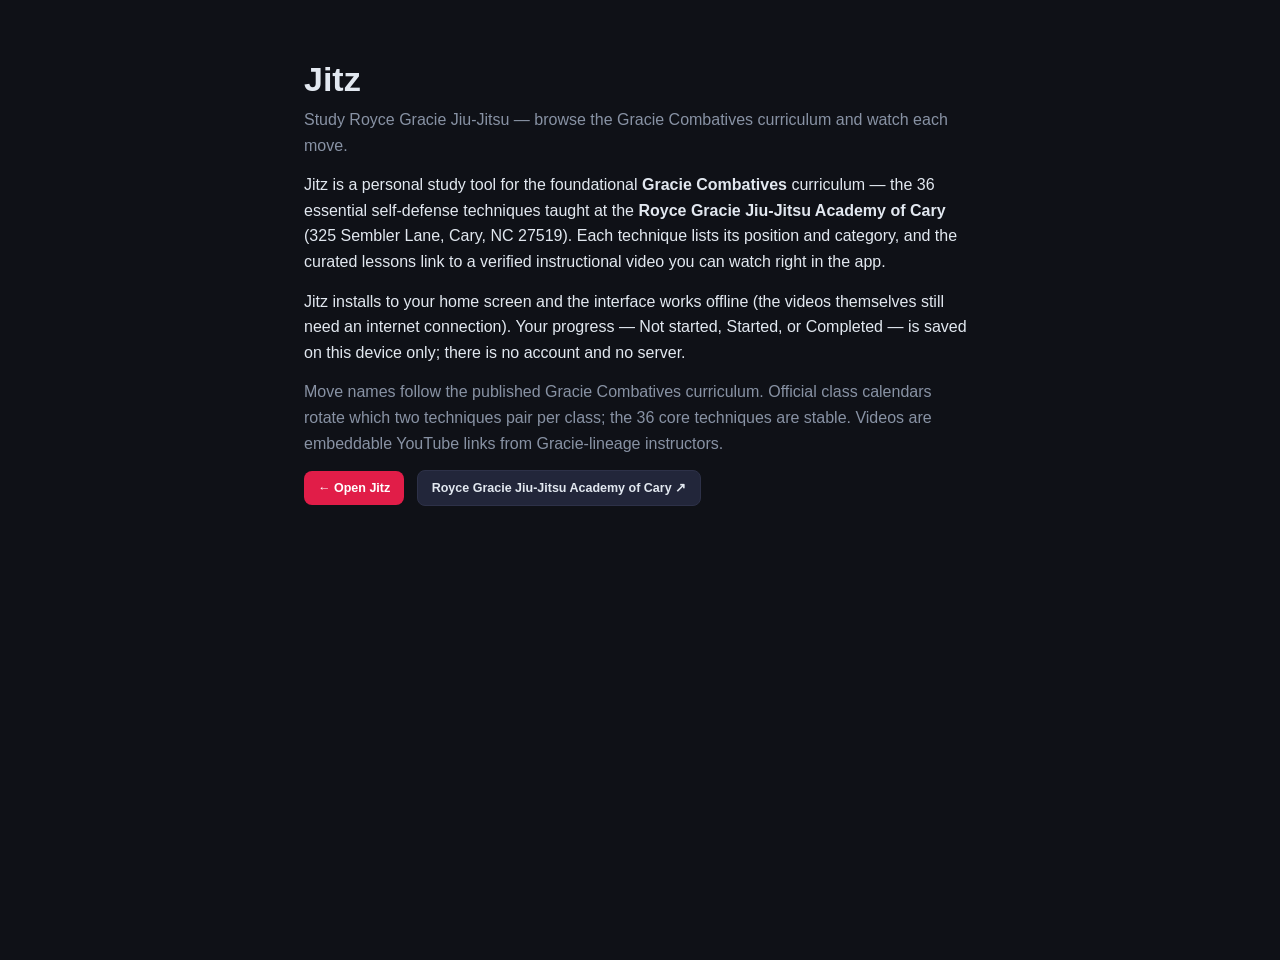
==== about.html @ 2dc1fd07 "Convert Jitz to a static installable PWA Render the move grid client-side from moves.json (no Flask " ====
<!DOCTYPE html>
<html lang="en">
<head>
  <meta charset="UTF-8">
  <meta name="viewport" content="width=device-width, initial-scale=1.0, viewport-fit=cover">
  <title>About · Jitz</title>
  <link rel="manifest" href="manifest.webmanifest">
  <meta name="theme-color" content="#0f1117">
  <link rel="icon" href="icons/favicon-32.png" sizes="32x32">
  <link rel="apple-touch-icon" href="icons/apple-touch-icon.png">
  <link rel="stylesheet" href="static/css/style.css">
</head>
<body>
  <main class="about-wrap">
    <h1 class="about-title">Jitz</h1>
    <p class="about-tagline">Study Royce Gracie Jiu-Jitsu — browse the Gracie Combatives curriculum and watch each move.</p>
    <p>Jitz is a personal study tool for the foundational <b>Gracie Combatives</b> curriculum — the 36 essential
       self-defense techniques taught at the <b>Royce Gracie Jiu-Jitsu Academy of Cary</b> (325 Sembler Lane,
       Cary, NC 27519). Each technique lists its position and category, and the curated lessons link to a
       verified instructional video you can watch right in the app.</p>
    <p>Jitz installs to your home screen and the interface works offline (the videos themselves still need an
       internet connection). Your progress — Not started, Started, or Completed — is saved on this device only;
       there is no account and no server.</p>
    <p class="muted">Move names follow the published Gracie Combatives curriculum. Official class calendars rotate
       which two techniques pair per class; the 36 core techniques are stable. Videos are embeddable YouTube links
       from Gracie-lineage instructors.</p>
    <p><a class="btn btn-watch" href="index.html">← Open Jitz</a>
       <a class="btn btn-search" href="https://roycegraciecary.com" target="_blank">Royce Gracie Jiu-Jitsu Academy of Cary ↗</a></p>
  </main>
</body>
</html>
---- static/css/style.css ----
:root {
  --bg: #0f1117;
  --surface: #1a1d27;
  --surface2: #22263a;
  --border: #2d3148;
  --text: #e2e8f0;
  --text-muted: #8892a4;
  --accent: #e11d48;        /* Gracie red */
  --accent2: #f59e0b;
  --radius: 14px;
  --font: -apple-system, BlinkMacSystemFont, "SF Pro Display", "Segoe UI", sans-serif;
}
* { box-sizing: border-box; margin: 0; padding: 0; }
body { font-family: var(--font); background: var(--bg); color: var(--text); min-height: 100vh; }

header { background: var(--surface); border-bottom: 1px solid var(--border); padding: 0 28px; height: 70px; position: sticky; top: 0; z-index: 100; }
.header-inner { max-width: 1150px; margin: 0 auto; height: 100%; display: flex; align-items: center; justify-content: space-between; gap: 16px; }
.logo { display: flex; align-items: center; gap: 12px; }
.logo-icon { font-size: 30px; }
.logo-text { font-size: 22px; font-weight: 800; letter-spacing: -0.5px; }
.logo-sub { font-size: 11.5px; color: var(--text-muted); letter-spacing: 0.3px; }
.header-meta { display: flex; align-items: center; gap: 14px; }
.stat { font-size: 13px; color: var(--text-muted); background: var(--surface2); border: 1px solid var(--border); padding: 5px 13px; border-radius: 20px; }
.dojo-link { font-size: 12.5px; color: var(--accent); text-decoration: none; font-weight: 600; }
.dojo-link:hover { text-decoration: underline; }

main { max-width: 1150px; margin: 0 auto; padding: 28px 24px 80px; }
.intro p { font-size: 14px; line-height: 1.55; max-width: 760px; }
.intro .muted, .muted { color: var(--text-muted); }
.intro .muted { margin-top: 6px; font-size: 13px; }

.controls { margin: 22px 0 18px; display: flex; flex-direction: column; gap: 12px; }
.search { font-family: var(--font); font-size: 14px; color: var(--text); background: var(--surface2); border: 1px solid var(--border); padding: 9px 16px; border-radius: 22px; width: 100%; max-width: 320px; }
.search::placeholder { color: var(--text-muted); }
.search:focus { outline: none; border-color: var(--accent); }
.filters { display: flex; flex-wrap: wrap; gap: 8px; }
.chip { font-family: var(--font); font-size: 12.5px; font-weight: 600; color: var(--text-muted); background: var(--surface2); border: 1px solid var(--border); padding: 6px 13px; border-radius: 20px; cursor: pointer; transition: all 0.15s; }
.chip:hover { color: var(--text); }
.chip.active { background: var(--accent); border-color: var(--accent); color: #fff; }
.chip-toggle.active { background: var(--accent2); border-color: var(--accent2); color: #1a1d27; }

.move-grid { display: grid; grid-template-columns: repeat(auto-fill, minmax(260px, 1fr)); gap: 16px; }
.move-card { background: var(--surface); border: 1px solid var(--border); border-radius: var(--radius); padding: 16px 16px 14px; display: flex; flex-direction: column; gap: 8px; transition: border-color 0.15s, transform 0.12s; }
.move-card:hover { border-color: var(--accent); transform: translateY(-2px); }
.move-card.no-video { opacity: 0.82; }
.move-card.status-started { border-color: var(--accent2); }
.move-card.status-done { border-color: #4ade80; }

.move-top { display: flex; align-items: center; gap: 8px; }
.move-order { font-size: 11px; font-weight: 700; color: var(--text-muted); background: var(--surface2); border: 1px solid var(--border); width: 22px; height: 22px; border-radius: 50%; display: flex; align-items: center; justify-content: center; flex-shrink: 0; }
.cat-badge { font-size: 10.5px; font-weight: 700; text-transform: uppercase; letter-spacing: 0.4px; padding: 2px 8px; border-radius: 12px; color: #fff; }
.cat-escape { background: #3b82f6; } .cat-submission { background: #e11d48; } .cat-control { background: #8b5cf6; }
.cat-takedown { background: #f59e0b; color:#1a1d27; } .cat-sweep { background: #14b8a6; } .cat-defense { background: #64748b; }
.cat-clinch { background: #ec4899; } .cat-transition { background: #6366f1; } .cat-pass { background: #0ea5e9; }
.status-dot { margin-left: auto; width: 10px; height: 10px; border-radius: 50%; background: var(--border); flex-shrink: 0; transition: background 0.15s; }
.move-card.status-started .status-dot { background: var(--accent2); }
.move-card.status-done .status-dot { background: #4ade80; }

.move-name { font-size: 16px; font-weight: 700; line-height: 1.25; }
.move-pos { font-size: 12px; color: var(--text-muted); }
.move-actions { display: flex; gap: 8px; margin-top: 6px; flex-wrap: wrap; }

.btn { font-family: var(--font); font-size: 12.5px; font-weight: 600; padding: 7px 14px; border-radius: 8px; border: none; cursor: pointer; text-decoration: none; display: inline-block; transition: opacity 0.15s, transform 0.1s; }
.btn:hover { opacity: 0.88; transform: translateY(-1px); }
.btn-watch { background: var(--accent); color: #fff; }
.btn-search { background: var(--surface2); border: 1px solid var(--border); color: var(--text); }
.btn-status { background: transparent; border: 1px solid var(--border); color: var(--text-muted); min-width: 104px; }
.btn-status:hover { color: var(--text); border-color: var(--accent2); }
.move-card.status-done .btn-status { color: #4ade80; border-color: #4ade80; }
.move-card.status-started .btn-status { color: var(--accent2); border-color: var(--accent2); }
.btn-started { background: var(--accent2); color: #1a1d27; }
.btn-done { background: #4ade80; color: #14241a; }

.no-results { color: var(--text-muted); padding: 30px 0; }
.foot-note { margin-top: 40px; font-size: 12.5px; }
.foot-note a { color: var(--accent); text-decoration: none; }
.hidden { display: none !important; }

/* Player modal */
.player { position: fixed; inset: 0; z-index: 500; background: rgba(8,9,13,0.85); display: flex; align-items: center; justify-content: center; padding: 24px; backdrop-filter: blur(3px); }
.player-box { background: var(--surface); border: 1px solid var(--border); border-radius: var(--radius); width: 100%; max-width: 880px; overflow: hidden; box-shadow: 0 24px 70px rgba(0,0,0,0.6); }
.player-head { display: flex; align-items: flex-start; justify-content: space-between; padding: 16px 18px; gap: 12px; }
.player-title { font-size: 16px; font-weight: 700; }
.player-sub { font-size: 12.5px; color: var(--text-muted); margin-top: 3px; }
.player-close { background: var(--surface2); border: 1px solid var(--border); color: var(--text); width: 32px; height: 32px; border-radius: 8px; cursor: pointer; font-size: 14px; flex-shrink: 0; }
.player-close:hover { border-color: var(--accent); }
.player-frame { position: relative; width: 100%; aspect-ratio: 16 / 9; background: #000; }
.player-frame iframe { position: absolute; inset: 0; width: 100%; height: 100%; }
.player-foot { display: flex; gap: 10px; padding: 14px 18px; }

/* About page */
.about-wrap { max-width: 720px; margin: 60px auto; padding: 0 24px; }
.about-title { font-size: 34px; font-weight: 800; }
.about-tagline { font-size: 16px; color: var(--text-muted); margin: 8px 0 20px; }
.about-wrap p { line-height: 1.6; margin-bottom: 14px; }
.about-wrap .btn { margin-right: 8px; }
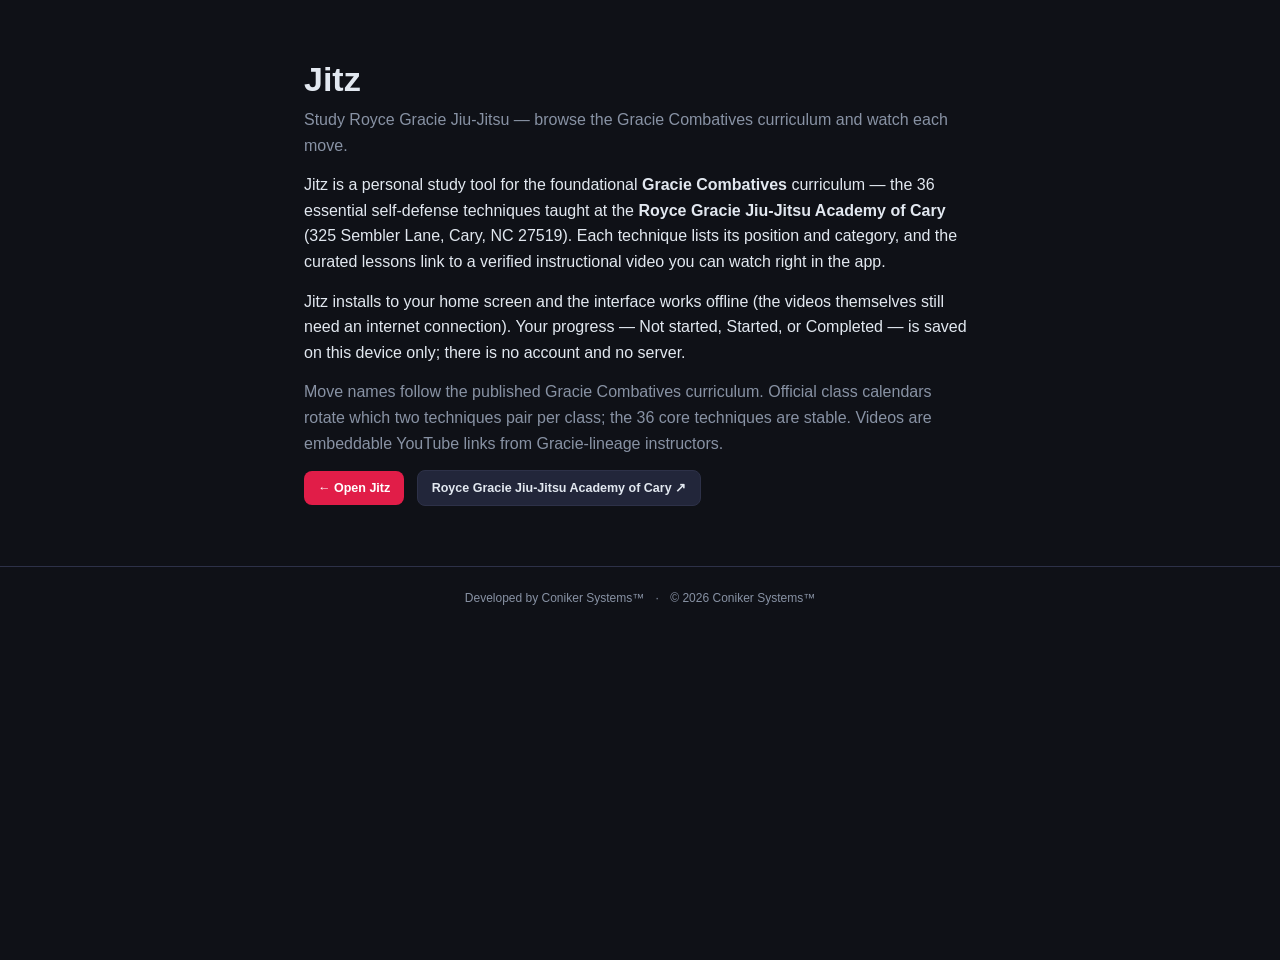
==== commit 60fc12c8: "Hide YouTube-outbound links on iPhone/iPad; add Coniker Systems footer On iOS/iPadOS, hide the playe" ====
--- a/about.html
+++ b/about.html
@@ -27,5 +27,11 @@
     <p><a class="btn btn-watch" href="index.html">← Open Jitz</a>
        <a class="btn btn-search" href="https://roycegraciecary.com" target="_blank">Royce Gracie Jiu-Jitsu Academy of Cary ↗</a></p>
   </main>
+
+  <footer class="site-footer">
+    <span>Developed by <a href="https://conikersystems.com" target="_blank">Coniker Systems™</a></span>
+    <span class="footer-sep">·</span>
+    <span>© 2026 Coniker Systems™</span>
+  </footer>
 </body>
 </html>
--- a/static/css/style.css
+++ b/static/css/style.css
@@ -13,7 +13,8 @@
 * { box-sizing: border-box; margin: 0; padding: 0; }
 body { font-family: var(--font); background: var(--bg); color: var(--text); min-height: 100vh; }
 
-header { background: var(--surface); border-bottom: 1px solid var(--border); padding: 0 28px; height: 70px; position: sticky; top: 0; z-index: 100; }
+/* Header sits below the notch / Dynamic Island when installed (safe-area inset). */
+header { background: var(--surface); border-bottom: 1px solid var(--border); padding: env(safe-area-inset-top) 28px 0; height: calc(70px + env(safe-area-inset-top)); position: sticky; top: 0; z-index: 100; }
 .header-inner { max-width: 1150px; margin: 0 auto; height: 100%; display: flex; align-items: center; justify-content: space-between; gap: 16px; }
 .logo { display: flex; align-items: center; gap: 12px; }
 .logo-icon { font-size: 30px; }
@@ -71,6 +72,27 @@
 .btn-started { background: var(--accent2); color: #1a1d27; }
 .btn-done { background: #4ade80; color: #14241a; }
 
+/* Star ratings */
+.stars { display: inline-flex; gap: 1px; margin-top: 10px; }
+.star { background: none; border: none; padding: 2px; cursor: pointer; font-size: 17px; line-height: 1; color: #3b4060; transition: color 0.12s, transform 0.1s; }
+.star:hover { transform: scale(1.18); }
+.star.on { color: var(--accent2); }
+.stars-lg .star { font-size: 24px; }
+
+/* "Sources you rate highest" insight panel */
+.sources-panel { background: var(--surface); border: 1px solid var(--border); border-radius: var(--radius); padding: 14px 16px; margin: 14px 0 4px; }
+.sources-title { font-size: 13px; font-weight: 700; color: var(--accent2); margin-bottom: 11px; letter-spacing: 0.2px; }
+.sources-list { display: flex; flex-direction: column; gap: 8px; }
+.source-row { display: flex; align-items: center; gap: 10px; font-size: 13px; }
+.source-name { font-weight: 600; flex: 1; min-width: 0; overflow: hidden; text-overflow: ellipsis; white-space: nowrap; }
+.source-stars { color: var(--accent2); letter-spacing: 1px; flex-shrink: 0; }
+.source-meta { color: var(--text-muted); font-size: 12px; white-space: nowrap; flex-shrink: 0; }
+.sources-foot { margin-top: 11px; font-size: 11.5px; color: var(--text-muted); }
+
+/* Player rating row */
+.player-rate { display: flex; align-items: center; gap: 12px; padding: 12px 18px 0; }
+.player-rate-label { font-size: 13px; color: var(--text-muted); }
+
 .no-results { color: var(--text-muted); padding: 30px 0; }
 .foot-note { margin-top: 40px; font-size: 12.5px; }
 .foot-note a { color: var(--accent); text-decoration: none; }
@@ -94,3 +116,32 @@
 .about-tagline { font-size: 16px; color: var(--text-muted); margin: 8px 0 20px; }
 .about-wrap p { line-height: 1.6; margin-bottom: 14px; }
 .about-wrap .btn { margin-right: 8px; }
+
+/* On iPhone/iPad, hide links that open the full YouTube site (set via JS).
+   The embedded in-app player still works. */
+body.hide-yt .yt-out { display: none !important; }
+
+/* Footer — Developed by Coniker Systems */
+.site-footer { text-align: center; padding: 24px; font-size: 12px; color: var(--text-muted); border-top: 1px solid var(--border); margin-top: 20px; }
+.site-footer a { color: var(--text-muted); text-decoration: none; transition: color 0.2s; }
+.site-footer a:hover { color: var(--text); }
+.footer-sep { margin: 0 8px; }
+
+/* Honor the side/bottom safe areas (landscape notch, home indicator) */
+main { padding-left: max(24px, env(safe-area-inset-left)); padding-right: max(24px, env(safe-area-inset-right)); padding-bottom: max(80px, env(safe-area-inset-bottom)); }
+
+/* Phones: compact single-row header, roomier tap targets, wrap player buttons */
+@media (max-width: 640px) {
+  header { padding: env(safe-area-inset-top) 16px 0; height: calc(58px + env(safe-area-inset-top)); }
+  .logo-icon { font-size: 25px; }
+  .logo-text { font-size: 19px; }
+  .logo-sub { display: none; }            /* full subtitle lives on the About page */
+  .header-meta { gap: 8px; }
+  .stat { white-space: nowrap; font-size: 11.5px; padding: 4px 10px; }
+  .dojo-link { display: none; }           /* dojo link is on the About page */
+  main { padding-top: 20px; }
+  .move-grid { grid-template-columns: 1fr; }
+  .player { padding: 12px; }
+  .player-foot { flex-wrap: wrap; }
+  .player-foot .btn { flex: 1 1 auto; text-align: center; }
+}
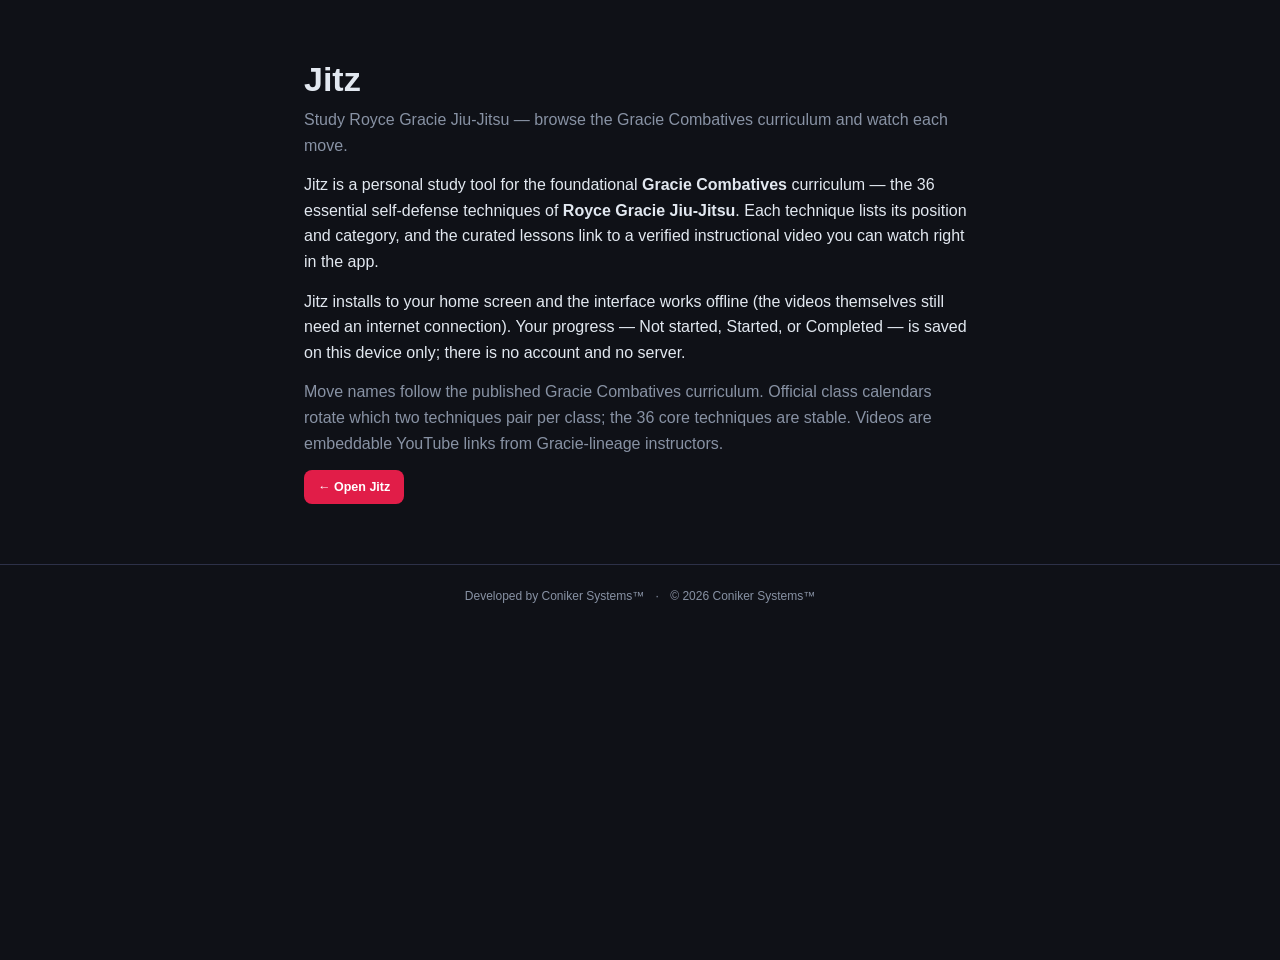
==== commit 04e1cafa: "Remove Royce Gracie Academy of Cary name, address, and dojo link Drop the specific dojo (Academy of " ====
--- a/about.html
+++ b/about.html
@@ -15,17 +15,15 @@
     <h1 class="about-title">Jitz</h1>
     <p class="about-tagline">Study Royce Gracie Jiu-Jitsu — browse the Gracie Combatives curriculum and watch each move.</p>
     <p>Jitz is a personal study tool for the foundational <b>Gracie Combatives</b> curriculum — the 36 essential
-       self-defense techniques taught at the <b>Royce Gracie Jiu-Jitsu Academy of Cary</b> (325 Sembler Lane,
-       Cary, NC 27519). Each technique lists its position and category, and the curated lessons link to a
-       verified instructional video you can watch right in the app.</p>
+       self-defense techniques of <b>Royce Gracie Jiu-Jitsu</b>. Each technique lists its position and category,
+       and the curated lessons link to a verified instructional video you can watch right in the app.</p>
     <p>Jitz installs to your home screen and the interface works offline (the videos themselves still need an
        internet connection). Your progress — Not started, Started, or Completed — is saved on this device only;
        there is no account and no server.</p>
     <p class="muted">Move names follow the published Gracie Combatives curriculum. Official class calendars rotate
        which two techniques pair per class; the 36 core techniques are stable. Videos are embeddable YouTube links
        from Gracie-lineage instructors.</p>
-    <p><a class="btn btn-watch" href="index.html">← Open Jitz</a>
-       <a class="btn btn-search" href="https://roycegraciecary.com" target="_blank">Royce Gracie Jiu-Jitsu Academy of Cary ↗</a></p>
+    <p><a class="btn btn-watch" href="index.html">← Open Jitz</a></p>
   </main>
 
   <footer class="site-footer">
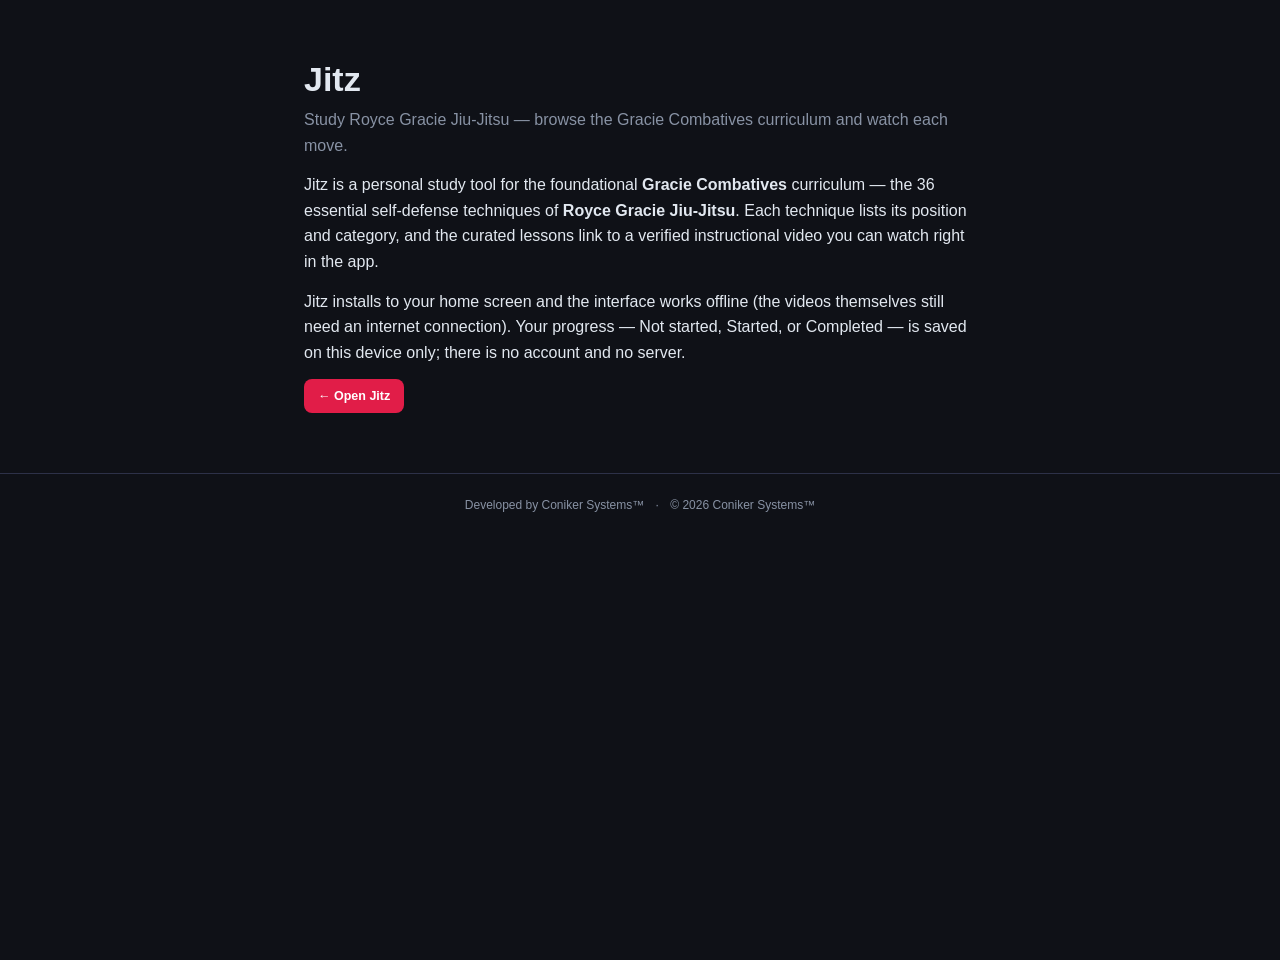
==== commit ade50431: "About: remove curriculum/calendar/videos note paragraph Bump SW cache to v8.  Co-Authored-By: Claude" ====
--- a/about.html
+++ b/about.html
@@ -20,9 +20,6 @@
     <p>Jitz installs to your home screen and the interface works offline (the videos themselves still need an
        internet connection). Your progress — Not started, Started, or Completed — is saved on this device only;
        there is no account and no server.</p>
-    <p class="muted">Move names follow the published Gracie Combatives curriculum. Official class calendars rotate
-       which two techniques pair per class; the 36 core techniques are stable. Videos are embeddable YouTube links
-       from Gracie-lineage instructors.</p>
     <p><a class="btn btn-watch" href="index.html">← Open Jitz</a></p>
   </main>
 
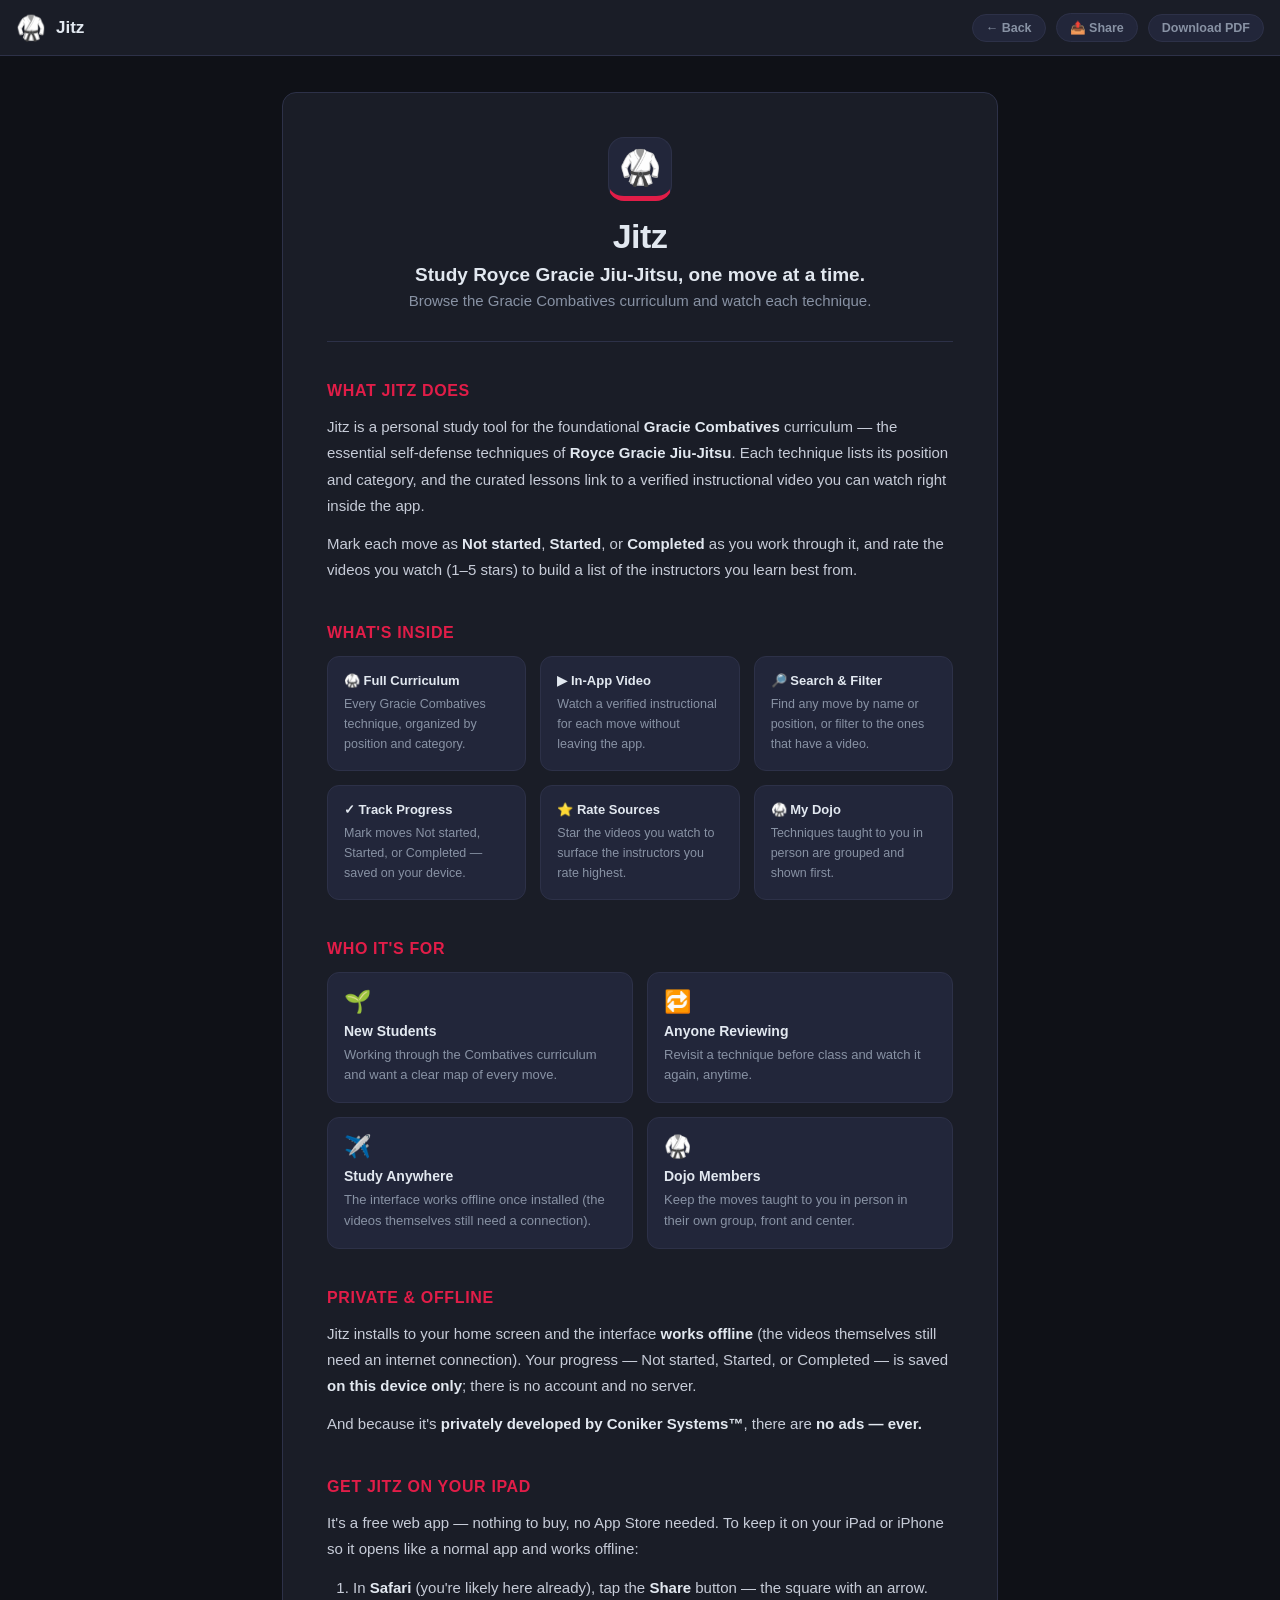
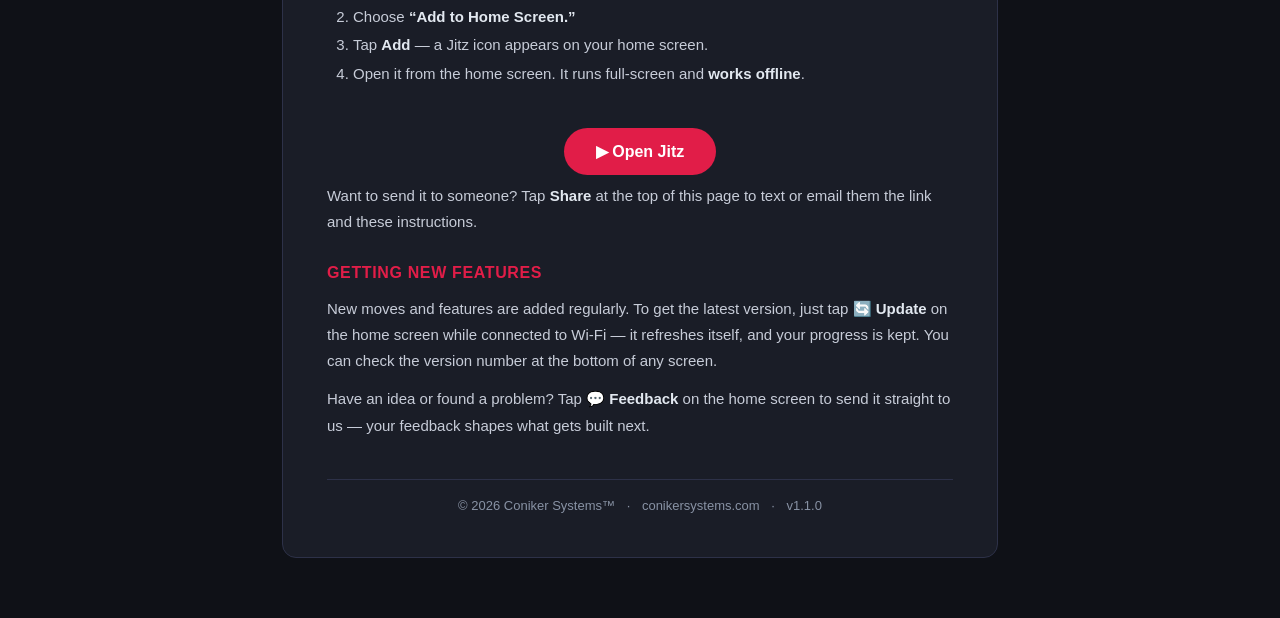
==== commit fc7c58c3: "Adopt Simpli Piano web-app standard: version.js, footer, Update button, About page + PDF - Single-so" ====
--- a/about.html
+++ b/about.html
@@ -1,32 +1,190 @@
 <!DOCTYPE html>
 <html lang="en">
 <head>
-  <meta charset="UTF-8">
-  <meta name="viewport" content="width=device-width, initial-scale=1.0, viewport-fit=cover">
+  <meta charset="UTF-8" />
+  <meta name="viewport" content="width=device-width, initial-scale=1.0, viewport-fit=cover" />
   <title>About · Jitz</title>
-  <link rel="manifest" href="manifest.webmanifest">
-  <meta name="theme-color" content="#0f1117">
-  <link rel="icon" href="icons/favicon-32.png" sizes="32x32">
-  <link rel="apple-touch-icon" href="icons/apple-touch-icon.png">
-  <link rel="stylesheet" href="static/css/style.css">
+  <link rel="manifest" href="manifest.webmanifest" />
+  <meta name="theme-color" content="#0f1117" />
+  <link rel="icon" href="icons/favicon-32.png" sizes="32x32" />
+  <link rel="apple-touch-icon" href="icons/apple-touch-icon.png" />
+  <link rel="stylesheet" href="static/css/style.css" />
+  <script src="static/js/version.js"></script>
 </head>
-<body>
-  <main class="about-wrap">
-    <h1 class="about-title">Jitz</h1>
-    <p class="about-tagline">Study Royce Gracie Jiu-Jitsu — browse the Gracie Combatives curriculum and watch each move.</p>
-    <p>Jitz is a personal study tool for the foundational <b>Gracie Combatives</b> curriculum — the 36 essential
-       self-defense techniques of <b>Royce Gracie Jiu-Jitsu</b>. Each technique lists its position and category,
-       and the curated lessons link to a verified instructional video you can watch right in the app.</p>
-    <p>Jitz installs to your home screen and the interface works offline (the videos themselves still need an
-       internet connection). Your progress — Not started, Started, or Completed — is saved on this device only;
-       there is no account and no server.</p>
-    <p><a class="btn btn-watch" href="index.html">← Open Jitz</a></p>
+<body class="about-page">
+  <header class="about-bar">
+    <div class="logo-wrap">
+      <span class="logo-emoji" aria-hidden="true">🥋</span>
+      <strong>Jitz</strong>
+    </div>
+    <div class="nav">
+      <a class="chip" href="index.html">← Back</a>
+      <button class="chip" id="share-btn">📤 Share</button>
+      <button class="chip" id="pdf-btn">Download PDF</button>
+    </div>
+  </header>
+
+  <main class="about-main">
+    <div class="about-card">
+
+      <div class="about-hero">
+        <div class="about-logo" aria-hidden="true">🥋</div>
+        <h1>Jitz</h1>
+        <p class="about-tagline">Study Royce Gracie Jiu-Jitsu, one move at a time.</p>
+        <p class="about-sub">Browse the Gracie Combatives curriculum and watch each technique.</p>
+      </div>
+
+      <section class="about-section">
+        <h2>What Jitz Does</h2>
+        <p>Jitz is a personal study tool for the foundational <b>Gracie Combatives</b> curriculum — the
+           essential self-defense techniques of <b>Royce Gracie Jiu-Jitsu</b>. Each technique lists its
+           position and category, and the curated lessons link to a verified instructional video you can
+           watch right inside the app.</p>
+        <p>Mark each move as <b>Not started</b>, <b>Started</b>, or <b>Completed</b> as you work through it,
+           and rate the videos you watch (1–5 stars) to build a list of the instructors you learn best from.</p>
+      </section>
+
+      <section class="about-section">
+        <h2>What's Inside</h2>
+        <div class="why-grid">
+          <div class="why-item">
+            <div class="why-title">🥋 Full Curriculum</div>
+            <div class="why-desc">Every Gracie Combatives technique, organized by position and category.</div>
+          </div>
+          <div class="why-item">
+            <div class="why-title">▶ In-App Video</div>
+            <div class="why-desc">Watch a verified instructional for each move without leaving the app.</div>
+          </div>
+          <div class="why-item">
+            <div class="why-title">🔎 Search &amp; Filter</div>
+            <div class="why-desc">Find any move by name or position, or filter to the ones that have a video.</div>
+          </div>
+          <div class="why-item">
+            <div class="why-title">✓ Track Progress</div>
+            <div class="why-desc">Mark moves Not started, Started, or Completed — saved on your device.</div>
+          </div>
+          <div class="why-item">
+            <div class="why-title">⭐ Rate Sources</div>
+            <div class="why-desc">Star the videos you watch to surface the instructors you rate highest.</div>
+          </div>
+          <div class="why-item">
+            <div class="why-title">🥋 My Dojo</div>
+            <div class="why-desc">Techniques taught to you in person are grouped and shown first.</div>
+          </div>
+        </div>
+      </section>
+
+      <section class="about-section">
+        <h2>Who It's For</h2>
+        <div class="audience-grid">
+          <div class="audience-item">
+            <div class="audience-icon">🌱</div>
+            <div class="audience-label">New Students</div>
+            <div class="audience-desc">Working through the Combatives curriculum and want a clear map of every move.</div>
+          </div>
+          <div class="audience-item">
+            <div class="audience-icon">🔁</div>
+            <div class="audience-label">Anyone Reviewing</div>
+            <div class="audience-desc">Revisit a technique before class and watch it again, anytime.</div>
+          </div>
+          <div class="audience-item">
+            <div class="audience-icon">✈️</div>
+            <div class="audience-label">Study Anywhere</div>
+            <div class="audience-desc">The interface works offline once installed (the videos themselves still need a connection).</div>
+          </div>
+          <div class="audience-item">
+            <div class="audience-icon">🥋</div>
+            <div class="audience-label">Dojo Members</div>
+            <div class="audience-desc">Keep the moves taught to you in person in their own group, front and center.</div>
+          </div>
+        </div>
+      </section>
+
+      <section class="about-section">
+        <h2>Private &amp; Offline</h2>
+        <p>Jitz installs to your home screen and the interface <b>works offline</b> (the videos themselves
+           still need an internet connection). Your progress — Not started, Started, or Completed — is saved
+           <b>on this device only</b>; there is no account and no server.</p>
+        <p>And because it's <b>privately developed by Coniker Systems™</b>, there are <b>no ads — ever.</b></p>
+      </section>
+
+      <section class="about-section" id="get-it">
+        <h2>Get Jitz on Your iPad</h2>
+        <p>It's a free web app — nothing to buy, no App Store needed. To keep it on your iPad or iPhone so it
+           opens like a normal app and works offline:</p>
+        <ol class="get-steps">
+          <li>In <b>Safari</b> (you're likely here already), tap the <b>Share</b> button — the square with an arrow.</li>
+          <li>Choose <b>“Add to Home Screen.”</b></li>
+          <li>Tap <b>Add</b> — a Jitz icon appears on your home screen.</li>
+          <li>Open it from the home screen. It runs full-screen and <b>works offline</b>.</li>
+        </ol>
+        <div class="about-cta">
+          <a class="process-btn" href="index.html">▶ Open Jitz</a>
+        </div>
+        <p class="get-tip">Want to send it to someone? Tap <b>Share</b> at the top of this page to text or
+           email them the link and these instructions.</p>
+
+        <h2 style="margin-top:28px">Getting New Features</h2>
+        <p>New moves and features are added regularly. To get the latest version, just tap <b>🔄 Update</b>
+           on the home screen while connected to Wi-Fi — it refreshes itself, and your progress is kept.
+           You can check the version number at the bottom of any screen.</p>
+        <p>Have an idea or found a problem? Tap <b>💬 Feedback</b> on the home screen to send it straight to
+           us — your feedback shapes what gets built next.</p>
+      </section>
+
+      <div class="about-brand">
+        <div class="brand-divider"></div>
+        <div class="brand-line">
+          © <span id="cr-years">2026</span> <a href="https://conikersystems.com" target="_blank" rel="noopener" class="brand-link">Coniker Systems™</a>
+          <span class="brand-sep">·</span>
+          <a href="https://conikersystems.com" target="_blank" rel="noopener" class="brand-link">conikersystems.com</a>
+          <span class="brand-sep">·</span>
+          v<span id="app-ver"></span>
+        </div>
+      </div>
+
+    </div>
   </main>
 
-  <footer class="site-footer">
-    <span>Developed by <a href="https://conikersystems.com" target="_blank">Coniker Systems™</a></span>
-    <span class="footer-sep">·</span>
-    <span>© 2026 Coniker Systems™</span>
-  </footer>
+  <script>
+    document.getElementById("app-ver").textContent = window.APP_VERSION || "1.0";
+    document.getElementById("cr-years").textContent = new Date().getFullYear();
+
+    // This About page's own URL — sharing it lets someone read about Jitz and
+    // see how to install it. Same site, just the /about.html path.
+    var ABOUT_URL = location.origin + location.pathname;
+    var DIR = location.pathname.substring(0, location.pathname.lastIndexOf("/") + 1);
+    var PDF_URL = location.origin + DIR + "jitz-about.pdf";
+    var SHARE_TEXT = "Jitz — study Royce Gracie Jiu-Jitsu on your iPad, free. "
+      + "Here's all about it and how to get it:\n" + ABOUT_URL;
+
+    document.getElementById("share-btn").onclick = async function () {
+      if (navigator.share) {
+        try { await navigator.share({ title: "About Jitz", text: SHARE_TEXT, url: ABOUT_URL }); return; } catch (e) { return; }
+      }
+      try { await navigator.clipboard.writeText(SHARE_TEXT); alert("Link copied — paste it into a text or email."); }
+      catch (e) { window.location.href = "sms:?&body=" + encodeURIComponent(SHARE_TEXT); }
+    };
+
+    // Download PDF — NEVER navigate the window (in a Home-Screen app that traps
+    // the user with no way back). Use the iOS share sheet (an overlay) so they
+    // can Save to Files / share and return straight to the app.
+    var standalone = (window.matchMedia && matchMedia("(display-mode: standalone)").matches) || window.navigator.standalone === true;
+    document.getElementById("pdf-btn").onclick = async function () {
+      try {
+        const res = await fetch("jitz-about.pdf", { cache: "force-cache" });
+        const blob = await res.blob();
+        const file = new File([blob], "Jitz.pdf", { type: "application/pdf" });
+        if (navigator.canShare && navigator.canShare({ files: [file] })) {
+          await navigator.share({ files: [file], title: "Jitz" });
+          return;
+        }
+      } catch (e) { /* fall through */ }
+      if (navigator.share) { try { await navigator.share({ title: "Jitz PDF", url: PDF_URL }); return; } catch (e) { return; } }
+      if (!standalone) { window.open("jitz-about.pdf", "_blank"); return; }
+      try { await navigator.clipboard.writeText(PDF_URL); alert("PDF link copied — open it in Safari."); }
+      catch (e) { window.prompt("Open this PDF link in Safari:", PDF_URL); }
+    };
+  </script>
 </body>
 </html>
--- a/static/css/style.css
+++ b/static/css/style.css
@@ -40,6 +40,13 @@
 .chip.active { background: var(--accent); border-color: var(--accent); color: #fff; }
 .chip-toggle.active { background: var(--accent2); border-color: var(--accent2); color: #1a1d27; }
 
+/* Sections (My Dojo group, then Gracie Combatives) */
+.move-section { margin-bottom: 30px; }
+.move-section + .move-section { margin-top: 6px; }
+.section-title { font-size: 15px; font-weight: 800; letter-spacing: 0.2px; margin: 4px 0 14px; padding-bottom: 8px; border-bottom: 1px solid var(--border); display: flex; align-items: baseline; gap: 8px; flex-wrap: wrap; }
+.section-sub { font-size: 12.5px; font-weight: 500; color: var(--text-muted); }
+.move-section[data-section="dojo"] .section-title { color: var(--accent2); border-bottom-color: rgba(245,158,11,0.35); }
+
 .move-grid { display: grid; grid-template-columns: repeat(auto-fill, minmax(260px, 1fr)); gap: 16px; }
 .move-card { background: var(--surface); border: 1px solid var(--border); border-radius: var(--radius); padding: 16px 16px 14px; display: flex; flex-direction: column; gap: 8px; transition: border-color 0.15s, transform 0.12s; }
 .move-card:hover { border-color: var(--accent); transform: translateY(-2px); }
@@ -53,6 +60,9 @@
 .cat-escape { background: #3b82f6; } .cat-submission { background: #e11d48; } .cat-control { background: #8b5cf6; }
 .cat-takedown { background: #f59e0b; color:#1a1d27; } .cat-sweep { background: #14b8a6; } .cat-defense { background: #64748b; }
 .cat-clinch { background: #ec4899; } .cat-transition { background: #6366f1; } .cat-pass { background: #0ea5e9; }
+.cat-drill { background: #2dd4bf; color:#0c2420; } .cat-strike { background: #fb923c; color:#1a1d27; }
+.dojo-flag { font-size: 10px; font-weight: 800; text-transform: uppercase; letter-spacing: 0.5px; padding: 2px 8px; border-radius: 12px; color: #1a1d27; background: var(--accent2); }
+.move-card.is-dojo { border-left: 3px solid var(--accent2); }
 .status-dot { margin-left: auto; width: 10px; height: 10px; border-radius: 50%; background: var(--border); flex-shrink: 0; transition: background 0.15s; }
 .move-card.status-started .status-dot { background: var(--accent2); }
 .move-card.status-done .status-dot { background: #4ade80; }
@@ -110,22 +120,76 @@
 .player-frame iframe { position: absolute; inset: 0; width: 100%; height: 100%; }
 .player-foot { display: flex; gap: 10px; padding: 14px 18px; }
 
-/* About page */
-.about-wrap { max-width: 720px; margin: 60px auto; padding: 0 24px; }
-.about-title { font-size: 34px; font-weight: 800; }
-.about-tagline { font-size: 16px; color: var(--text-muted); margin: 8px 0 20px; }
-.about-wrap p { line-height: 1.6; margin-bottom: 14px; }
-.about-wrap .btn { margin-right: 8px; }
+/* Home footer button row (About / Share / Feedback / Update) */
+.home-footer { display: flex; gap: 12px; justify-content: center; margin-top: 36px; flex-wrap: wrap; }
+.foot-btn { font-family: var(--font); border: 1px solid var(--border); background: var(--surface); color: var(--text); border-radius: 999px; padding: 10px 20px; font-size: 14px; cursor: pointer; }
+.foot-btn:hover { border-color: var(--accent); }
+.foot-btn:active { background: var(--surface2); }
+
+/* ---- About page (Coniker Systems standard) ---- */
+header.about-bar { height: 56px; display: flex; align-items: center; justify-content: space-between;
+  padding: env(safe-area-inset-top) 16px 0; background: var(--surface); border-bottom: 1px solid var(--border);
+  position: sticky; top: 0; z-index: 100; }
+header.about-bar .logo-wrap { display: flex; align-items: center; gap: 10px; font-size: 17px; }
+header.about-bar .logo-wrap .logo-emoji { font-size: 24px; }
+header.about-bar .nav { display: flex; align-items: center; gap: 10px; }
+header.about-bar .chip { text-decoration: none; }
+a.chip { display: inline-flex; align-items: center; }
+.about-main { max-width: 760px; margin: 0 auto; padding: 36px 22px 60px; }
+.about-card { background: var(--surface); border: 1px solid var(--border); border-radius: var(--radius); padding: clamp(22px, 5vw, 44px); }
+.about-hero { text-align: center; margin-bottom: 40px; padding-bottom: 32px; border-bottom: 1px solid var(--border); }
+.about-hero .about-logo { width: 64px; height: 64px; border-radius: 16px; margin: 0 auto 16px; display: grid; place-items: center;
+  font-size: 34px; background: var(--surface2); border: 1px solid var(--border); border-bottom: 5px solid var(--accent); }
+.about-hero h1 { font-size: 34px; font-weight: 800; letter-spacing: -0.5px; margin: 0 0 8px; }
+.about-tagline { font-size: 19px; font-weight: 600; color: var(--text); margin: 0 0 6px; }
+.about-sub { font-size: 15px; color: var(--text-muted); margin: 0; }
+.about-section { margin-bottom: 40px; }
+.about-section h2 { font-size: 16px; font-weight: 700; margin: 0 0 14px; color: var(--accent); text-transform: uppercase; letter-spacing: 0.04em; }
+.about-section p { font-size: 15px; line-height: 1.75; color: #c7ccd8; margin: 0 0 12px; }
+.about-section b { color: var(--text); }
+.audience-grid { display: grid; grid-template-columns: 1fr 1fr; gap: 14px; }
+@media (max-width: 560px) { .audience-grid { grid-template-columns: 1fr; } }
+.audience-item { background: var(--surface2); border: 1px solid var(--border); border-radius: 12px; padding: 16px; }
+.audience-icon { font-size: 22px; margin-bottom: 8px; }
+.audience-label { font-size: 14px; font-weight: 700; color: var(--text); margin-bottom: 6px; }
+.audience-desc { font-size: 13px; color: var(--text-muted); line-height: 1.6; }
+.why-grid { display: grid; grid-template-columns: 1fr 1fr 1fr; gap: 14px; }
+@media (max-width: 600px) { .why-grid { grid-template-columns: 1fr; } }
+.why-item { background: var(--surface2); border: 1px solid var(--border); border-radius: 12px; padding: 16px; }
+.why-title { font-size: 13px; font-weight: 700; color: var(--text); margin-bottom: 6px; }
+.why-desc { font-size: 12.5px; color: var(--text-muted); line-height: 1.6; }
+.get-steps { margin: 8px 0 8px 4px; padding-left: 22px; color: #c7ccd8; line-height: 1.9; font-size: 15px; }
+.get-steps b { color: var(--text); }
+.get-tip { font-size: 13.5px; color: var(--text-muted); }
+.about-cta { text-align: center; margin: 40px 0 8px; }
+.process-btn { display: inline-block; text-decoration: none; padding: 14px 32px; background: var(--accent); color: #fff;
+  border: none; border-radius: 999px; font-size: 16px; font-weight: 650; cursor: pointer; }
+.about-brand { margin-top: 30px; }
+.brand-divider { height: 1px; background: var(--border); margin-bottom: 18px; }
+.brand-line { font-size: 13px; color: var(--text-muted); text-align: center; }
+.brand-link { color: var(--text-muted); text-decoration: none; }
+.brand-link:hover { color: var(--accent); }
+.brand-sep { margin: 0 8px; }
 
 /* On iPhone/iPad, hide links that open the full YouTube site (set via JS).
    The embedded in-app player still works. */
 body.hide-yt .yt-out { display: none !important; }
 
-/* Footer — Developed by Coniker Systems */
+/* Footer — © <year> Coniker Systems™ · v<version> */
 .site-footer { text-align: center; padding: 24px; font-size: 12px; color: var(--text-muted); border-top: 1px solid var(--border); margin-top: 20px; }
 .site-footer a { color: var(--text-muted); text-decoration: none; transition: color 0.2s; }
 .site-footer a:hover { color: var(--text); }
 .footer-sep { margin: 0 8px; }
+
+@media print {
+  header.about-bar, .about-cta, .home-footer { display: none !important; }
+  body { background: #fff !important; color: #111 !important; -webkit-print-color-adjust: exact; print-color-adjust: exact; }
+  .about-section, .why-item, .audience-item { page-break-inside: avoid; }
+  .about-card { border: none !important; padding: 0 !important; background: #fff !important; }
+  .about-hero h1, .about-tagline, .about-section h2, .about-section p, .about-section b,
+  .audience-label, .audience-desc, .why-title, .why-desc, .brand-line, .get-steps { color: #111 !important; }
+  .audience-item, .why-item { background: #f5f5f5 !important; border-color: #ccc !important; }
+}
 
 /* Honor the side/bottom safe areas (landscape notch, home indicator) */
 main { padding-left: max(24px, env(safe-area-inset-left)); padding-right: max(24px, env(safe-area-inset-right)); padding-bottom: max(80px, env(safe-area-inset-bottom)); }
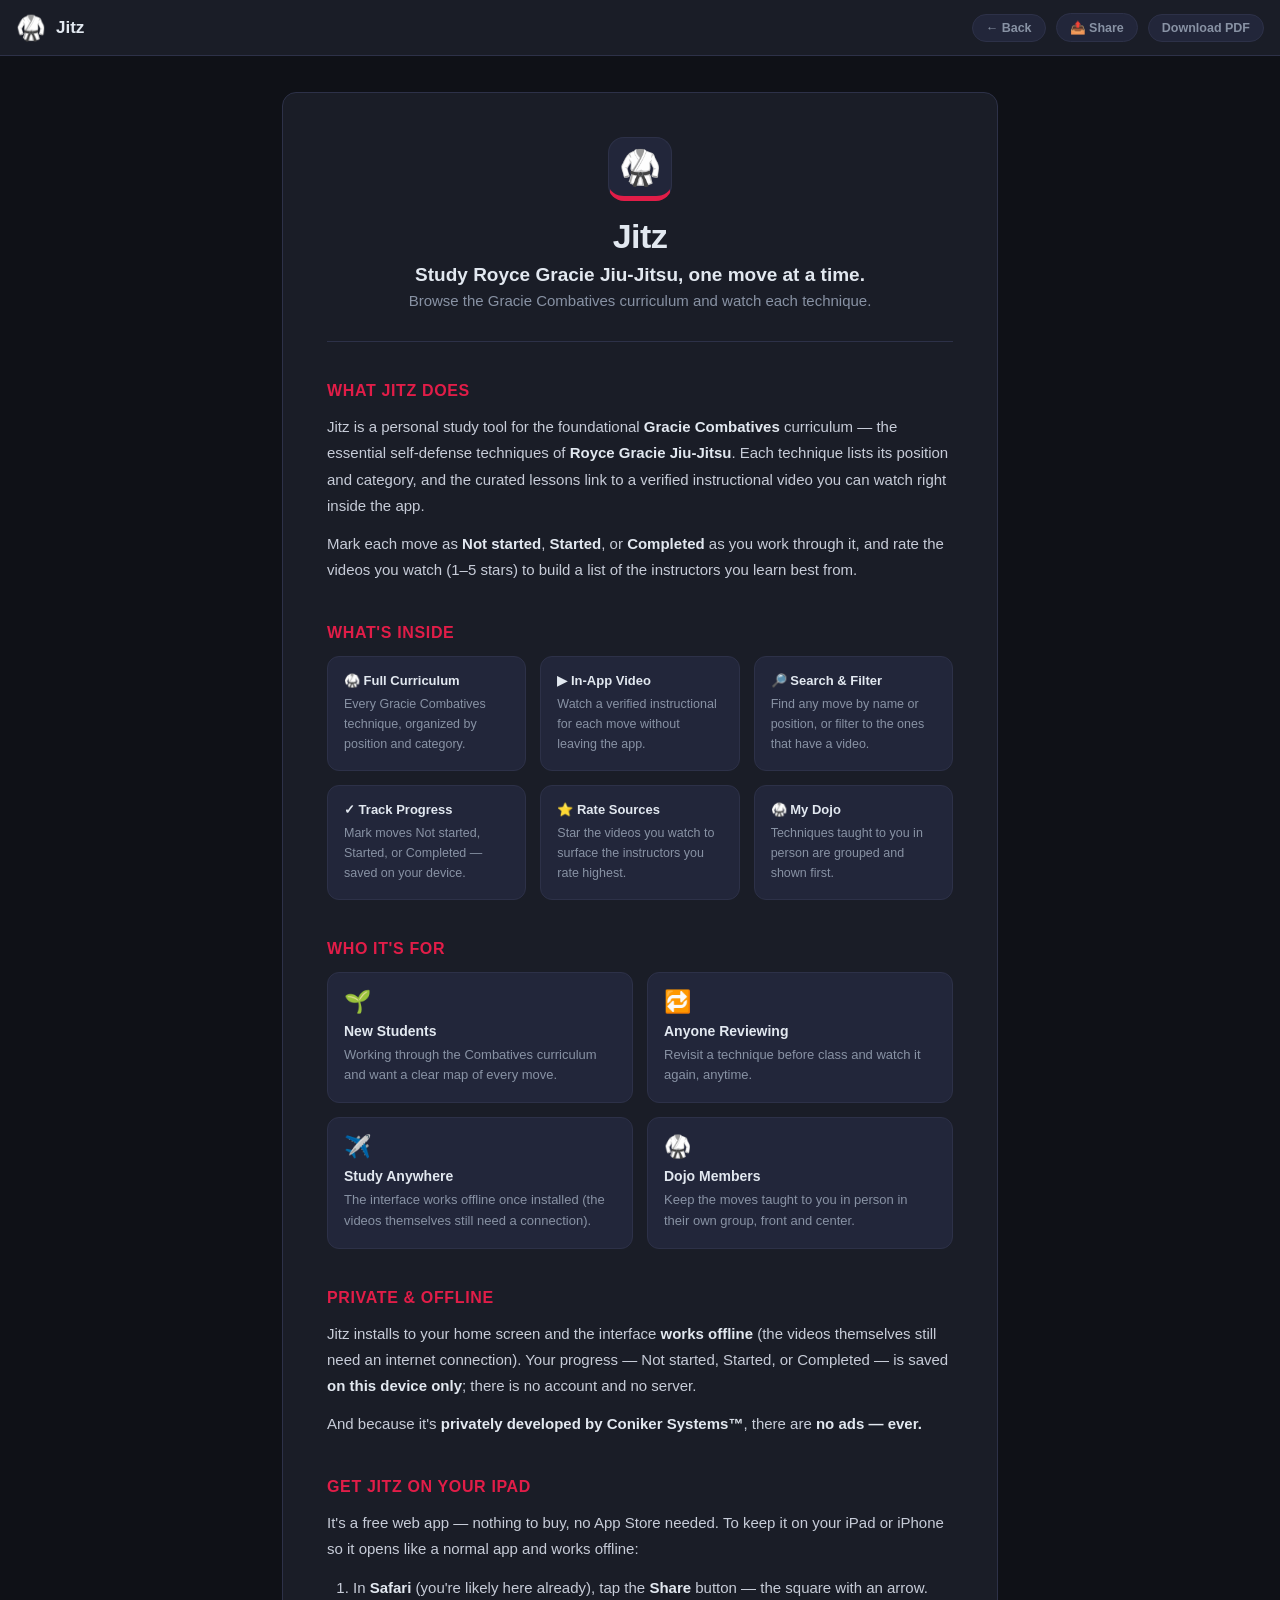
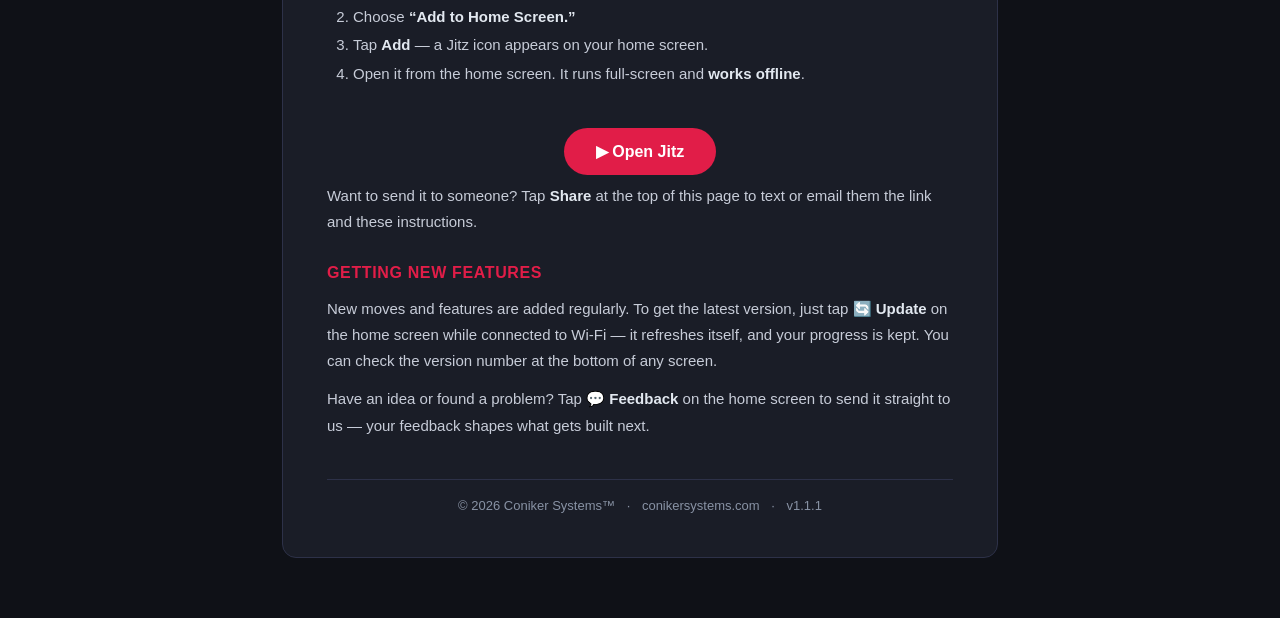
==== commit d9f555f5: "About: Download PDF now saves the file; Share sends the link (no SMS) Match Simpli Piano v1.7.6: Dow" ====
--- a/about.html
+++ b/about.html
@@ -162,28 +162,32 @@
       if (navigator.share) {
         try { await navigator.share({ title: "About Jitz", text: SHARE_TEXT, url: ABOUT_URL }); return; } catch (e) { return; }
       }
+      // No native share sheet (e.g. desktop): copy the link to paste anywhere.
       try { await navigator.clipboard.writeText(SHARE_TEXT); alert("Link copied — paste it into a text or email."); }
-      catch (e) { window.location.href = "sms:?&body=" + encodeURIComponent(SHARE_TEXT); }
+      catch (e) { window.prompt("Copy this link:", ABOUT_URL); }
     };
 
-    // Download PDF — NEVER navigate the window (in a Home-Screen app that traps
-    // the user with no way back). Use the iOS share sheet (an overlay) so they
-    // can Save to Files / share and return straight to the app.
-    var standalone = (window.matchMedia && matchMedia("(display-mode: standalone)").matches) || window.navigator.standalone === true;
+    // Download PDF — save the file to the device (sharing is handled by the
+    // Share button). Fetch the file and trigger a download via a blob URL, which
+    // saves to Files/Downloads without navigating the window.
     document.getElementById("pdf-btn").onclick = async function () {
+      const btn = this;
+      btn.textContent = "Preparing…";
       try {
-        const res = await fetch("jitz-about.pdf", { cache: "force-cache" });
+        const res = await fetch("jitz-about.pdf", { cache: "reload" });
         const blob = await res.blob();
-        const file = new File([blob], "Jitz.pdf", { type: "application/pdf" });
-        if (navigator.canShare && navigator.canShare({ files: [file] })) {
-          await navigator.share({ files: [file], title: "Jitz" });
-          return;
-        }
-      } catch (e) { /* fall through */ }
-      if (navigator.share) { try { await navigator.share({ title: "Jitz PDF", url: PDF_URL }); return; } catch (e) { return; } }
-      if (!standalone) { window.open("jitz-about.pdf", "_blank"); return; }
-      try { await navigator.clipboard.writeText(PDF_URL); alert("PDF link copied — open it in Safari."); }
-      catch (e) { window.prompt("Open this PDF link in Safari:", PDF_URL); }
+        const url = URL.createObjectURL(blob);
+        const a = document.createElement("a");
+        a.href = url;
+        a.download = "Jitz.pdf";
+        document.body.appendChild(a);
+        a.click();
+        a.remove();
+        setTimeout(() => URL.revokeObjectURL(url), 5000);
+      } catch (e) {
+        alert("Couldn't prepare the PDF — check your connection and try again.");
+      }
+      btn.textContent = "Download PDF";
     };
   </script>
 </body>
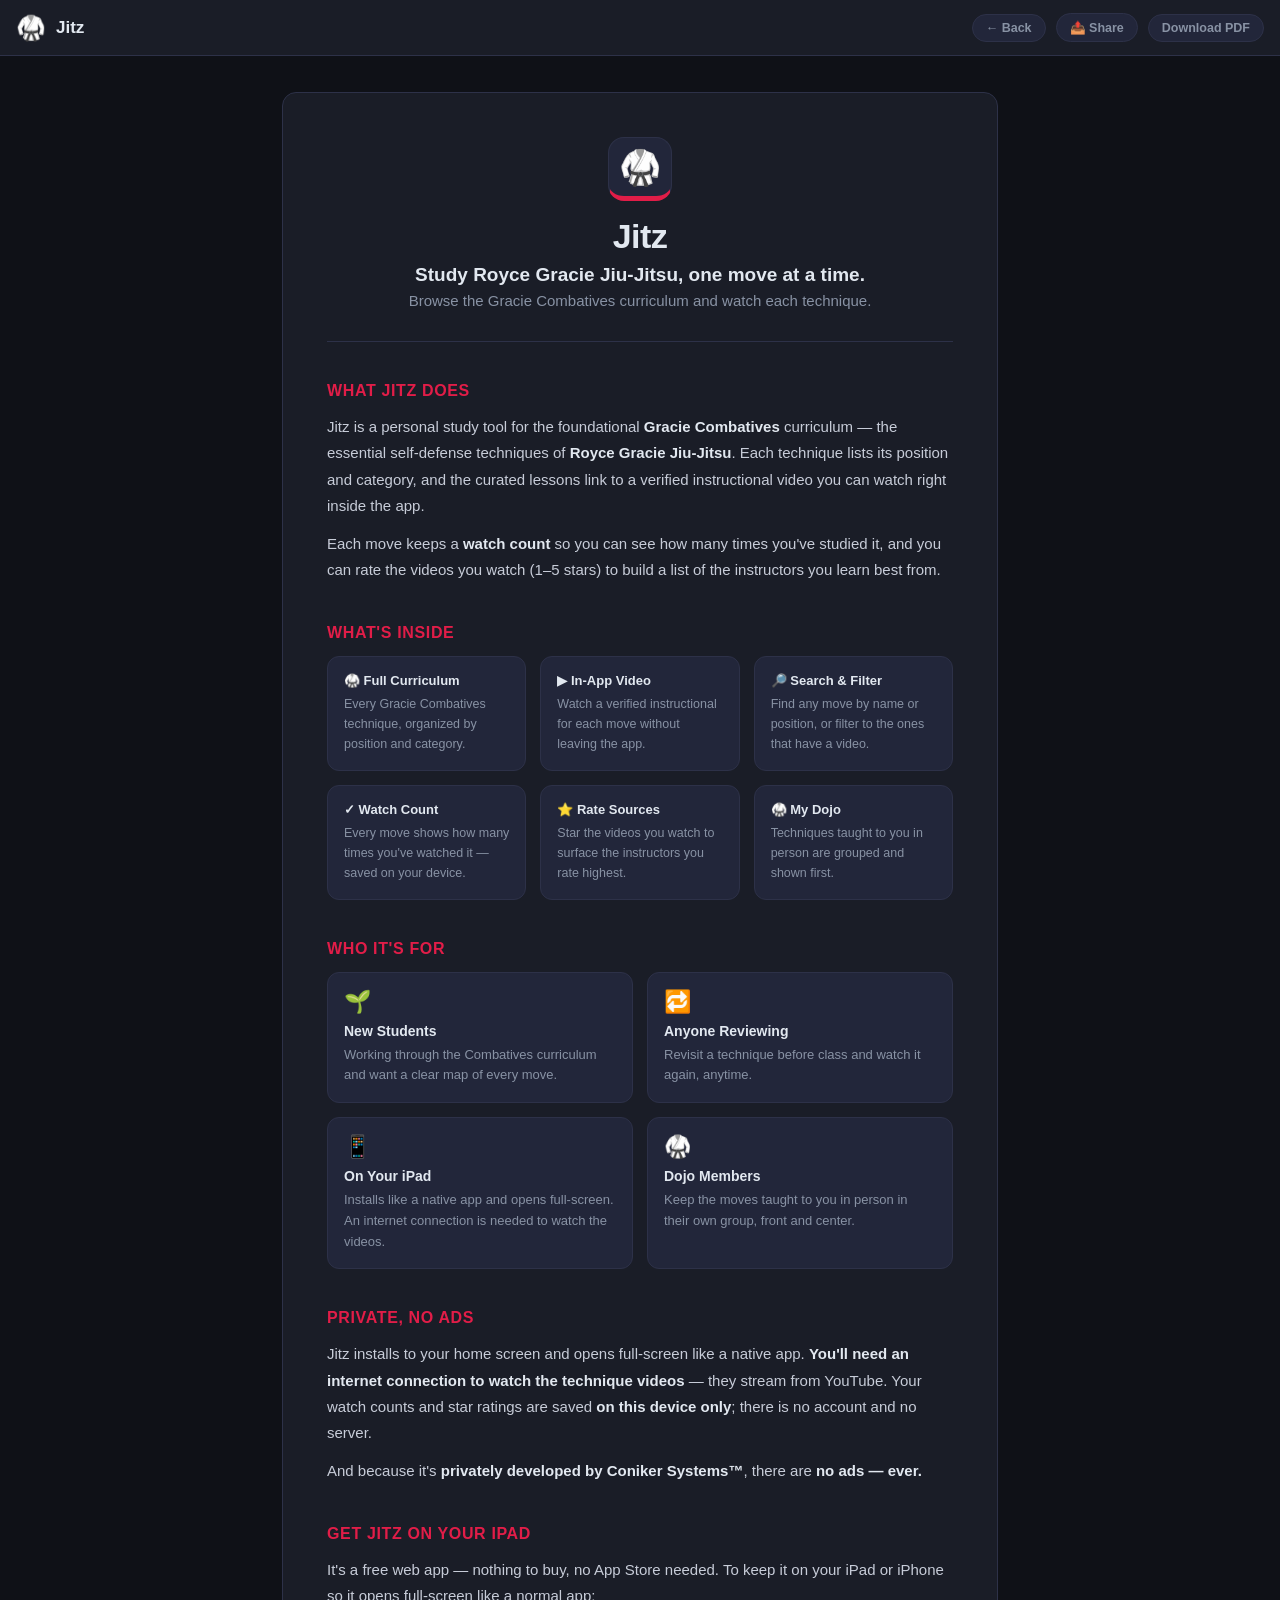
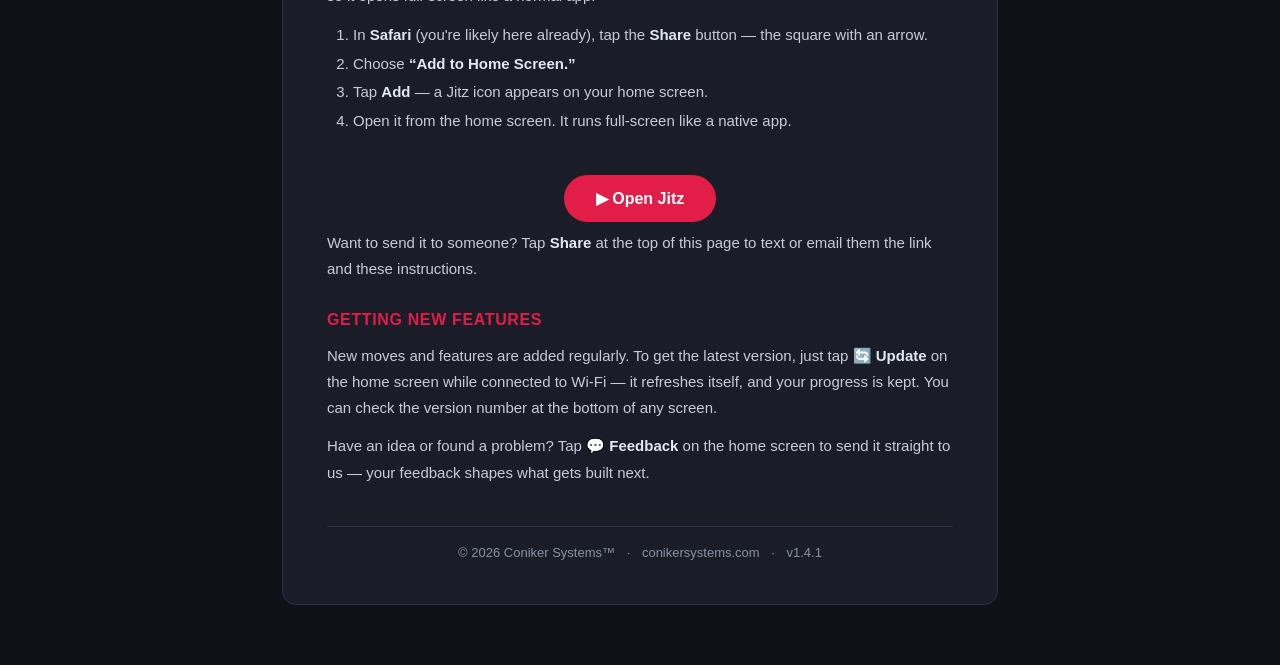
==== commit d3735cbb: "About page: watch-count language, correct offline claim; regenerate PDF flyer - Replace the old "Not" ====
--- a/about.html
+++ b/about.html
@@ -40,8 +40,8 @@
            essential self-defense techniques of <b>Royce Gracie Jiu-Jitsu</b>. Each technique lists its
            position and category, and the curated lessons link to a verified instructional video you can
            watch right inside the app.</p>
-        <p>Mark each move as <b>Not started</b>, <b>Started</b>, or <b>Completed</b> as you work through it,
-           and rate the videos you watch (1–5 stars) to build a list of the instructors you learn best from.</p>
+        <p>Each move keeps a <b>watch count</b> so you can see how many times you've studied it, and you can
+           rate the videos you watch (1–5 stars) to build a list of the instructors you learn best from.</p>
       </section>
 
       <section class="about-section">
@@ -60,8 +60,8 @@
             <div class="why-desc">Find any move by name or position, or filter to the ones that have a video.</div>
           </div>
           <div class="why-item">
-            <div class="why-title">✓ Track Progress</div>
-            <div class="why-desc">Mark moves Not started, Started, or Completed — saved on your device.</div>
+            <div class="why-title">✓ Watch Count</div>
+            <div class="why-desc">Every move shows how many times you've watched it — saved on your device.</div>
           </div>
           <div class="why-item">
             <div class="why-title">⭐ Rate Sources</div>
@@ -88,9 +88,9 @@
             <div class="audience-desc">Revisit a technique before class and watch it again, anytime.</div>
           </div>
           <div class="audience-item">
-            <div class="audience-icon">✈️</div>
-            <div class="audience-label">Study Anywhere</div>
-            <div class="audience-desc">The interface works offline once installed (the videos themselves still need a connection).</div>
+            <div class="audience-icon">📱</div>
+            <div class="audience-label">On Your iPad</div>
+            <div class="audience-desc">Installs like a native app and opens full-screen. An internet connection is needed to watch the videos.</div>
           </div>
           <div class="audience-item">
             <div class="audience-icon">🥋</div>
@@ -101,22 +101,22 @@
       </section>
 
       <section class="about-section">
-        <h2>Private &amp; Offline</h2>
-        <p>Jitz installs to your home screen and the interface <b>works offline</b> (the videos themselves
-           still need an internet connection). Your progress — Not started, Started, or Completed — is saved
-           <b>on this device only</b>; there is no account and no server.</p>
+        <h2>Private, No Ads</h2>
+        <p>Jitz installs to your home screen and opens full-screen like a native app. <b>You'll need an
+           internet connection to watch the technique videos</b> — they stream from YouTube. Your watch
+           counts and star ratings are saved <b>on this device only</b>; there is no account and no server.</p>
         <p>And because it's <b>privately developed by Coniker Systems™</b>, there are <b>no ads — ever.</b></p>
       </section>
 
       <section class="about-section" id="get-it">
         <h2>Get Jitz on Your iPad</h2>
         <p>It's a free web app — nothing to buy, no App Store needed. To keep it on your iPad or iPhone so it
-           opens like a normal app and works offline:</p>
+           opens full-screen like a normal app:</p>
         <ol class="get-steps">
           <li>In <b>Safari</b> (you're likely here already), tap the <b>Share</b> button — the square with an arrow.</li>
           <li>Choose <b>“Add to Home Screen.”</b></li>
           <li>Tap <b>Add</b> — a Jitz icon appears on your home screen.</li>
-          <li>Open it from the home screen. It runs full-screen and <b>works offline</b>.</li>
+          <li>Open it from the home screen. It runs full-screen like a native app.</li>
         </ol>
         <div class="about-cta">
           <a class="process-btn" href="index.html">▶ Open Jitz</a>
--- a/static/css/style.css
+++ b/static/css/style.css
@@ -40,6 +40,12 @@
 .chip.active { background: var(--accent); border-color: var(--accent); color: #fff; }
 .chip-toggle.active { background: var(--accent2); border-color: var(--accent2); color: #1a1d27; }
 
+/* Group segmented control: All / My Dojo / Combatives */
+.segmented { display: inline-flex; gap: 2px; background: var(--surface2); border: 1px solid var(--border); border-radius: 20px; padding: 3px; margin-bottom: 10px; }
+.seg { font-family: var(--font); font-size: 12.5px; font-weight: 600; color: var(--text-muted); background: transparent; border: none; padding: 6px 14px; border-radius: 18px; cursor: pointer; transition: all 0.15s; }
+.seg:hover { color: var(--text); }
+.seg.active { background: var(--accent); color: #fff; }
+
 /* Sections (My Dojo group, then Gracie Combatives) */
 .move-section { margin-bottom: 30px; }
 .move-section + .move-section { margin-top: 6px; }
@@ -82,12 +88,24 @@
 .btn-started { background: var(--accent2); color: #1a1d27; }
 .btn-done { background: #4ade80; color: #14241a; }
 
+/* Watch-count badge (replaces the old status button) */
+.watch-badge { font-family: var(--font); font-size: 13px; font-weight: 700; color: var(--text-muted); border: 1px solid var(--border); border-radius: 8px; padding: 6px 12px; min-width: 46px; text-align: center; margin-left: auto; align-self: center; }
+.move-card.watched { border-color: #4ade80; }
+.move-card.watched .watch-badge { color: #4ade80; border-color: #4ade80; }
+.move-card.watched .status-dot { background: #4ade80; }
+
 /* Star ratings */
 .stars { display: inline-flex; gap: 1px; margin-top: 10px; }
 .star { background: none; border: none; padding: 2px; cursor: pointer; font-size: 17px; line-height: 1; color: #3b4060; transition: color 0.12s, transform 0.1s; }
 .star:hover { transform: scale(1.18); }
 .star.on { color: var(--accent2); }
 .stars-lg .star { font-size: 24px; }
+
+/* Multiple instructor videos on one card */
+.video-options { display: flex; flex-direction: column; gap: 10px; margin-top: 12px; }
+.vopt { display: flex; align-items: center; gap: 12px; flex-wrap: wrap; }
+.vopt .btn-watch { flex: 0 0 auto; }
+.vopt .stars { margin-top: 0; }
 
 /* "Sources you rate highest" insight panel */
 .sources-panel { background: var(--surface); border: 1px solid var(--border); border-radius: var(--radius); padding: 14px 16px; margin: 14px 0 4px; }
@@ -97,6 +115,7 @@
 .source-name { font-weight: 600; flex: 1; min-width: 0; overflow: hidden; text-overflow: ellipsis; white-space: nowrap; }
 .source-stars { color: var(--accent2); letter-spacing: 1px; flex-shrink: 0; }
 .source-meta { color: var(--text-muted); font-size: 12px; white-space: nowrap; flex-shrink: 0; }
+.export-btn { margin-top: 13px; width: 100%; text-align: center; }
 .sources-foot { margin-top: 11px; font-size: 11.5px; color: var(--text-muted); }
 
 /* Player rating row */
@@ -114,8 +133,8 @@
 .player-head { display: flex; align-items: flex-start; justify-content: space-between; padding: 16px 18px; gap: 12px; }
 .player-title { font-size: 16px; font-weight: 700; }
 .player-sub { font-size: 12.5px; color: var(--text-muted); margin-top: 3px; }
-.player-close { background: var(--surface2); border: 1px solid var(--border); color: var(--text); width: 32px; height: 32px; border-radius: 8px; cursor: pointer; font-size: 14px; flex-shrink: 0; }
-.player-close:hover { border-color: var(--accent); }
+.player-close { background: #e11d48; border: none; color: #fff; width: 46px; height: 46px; border-radius: 10px; cursor: pointer; font-size: 24px; font-weight: 800; line-height: 1; flex-shrink: 0; box-shadow: 0 3px 12px rgba(0,0,0,0.4); }
+.player-close:hover { background: #f43f5e; transform: scale(1.06); }
 .player-frame { position: relative; width: 100%; aspect-ratio: 16 / 9; background: #000; }
 .player-frame iframe { position: absolute; inset: 0; width: 100%; height: 100%; }
 .player-foot { display: flex; gap: 10px; padding: 14px 18px; }
